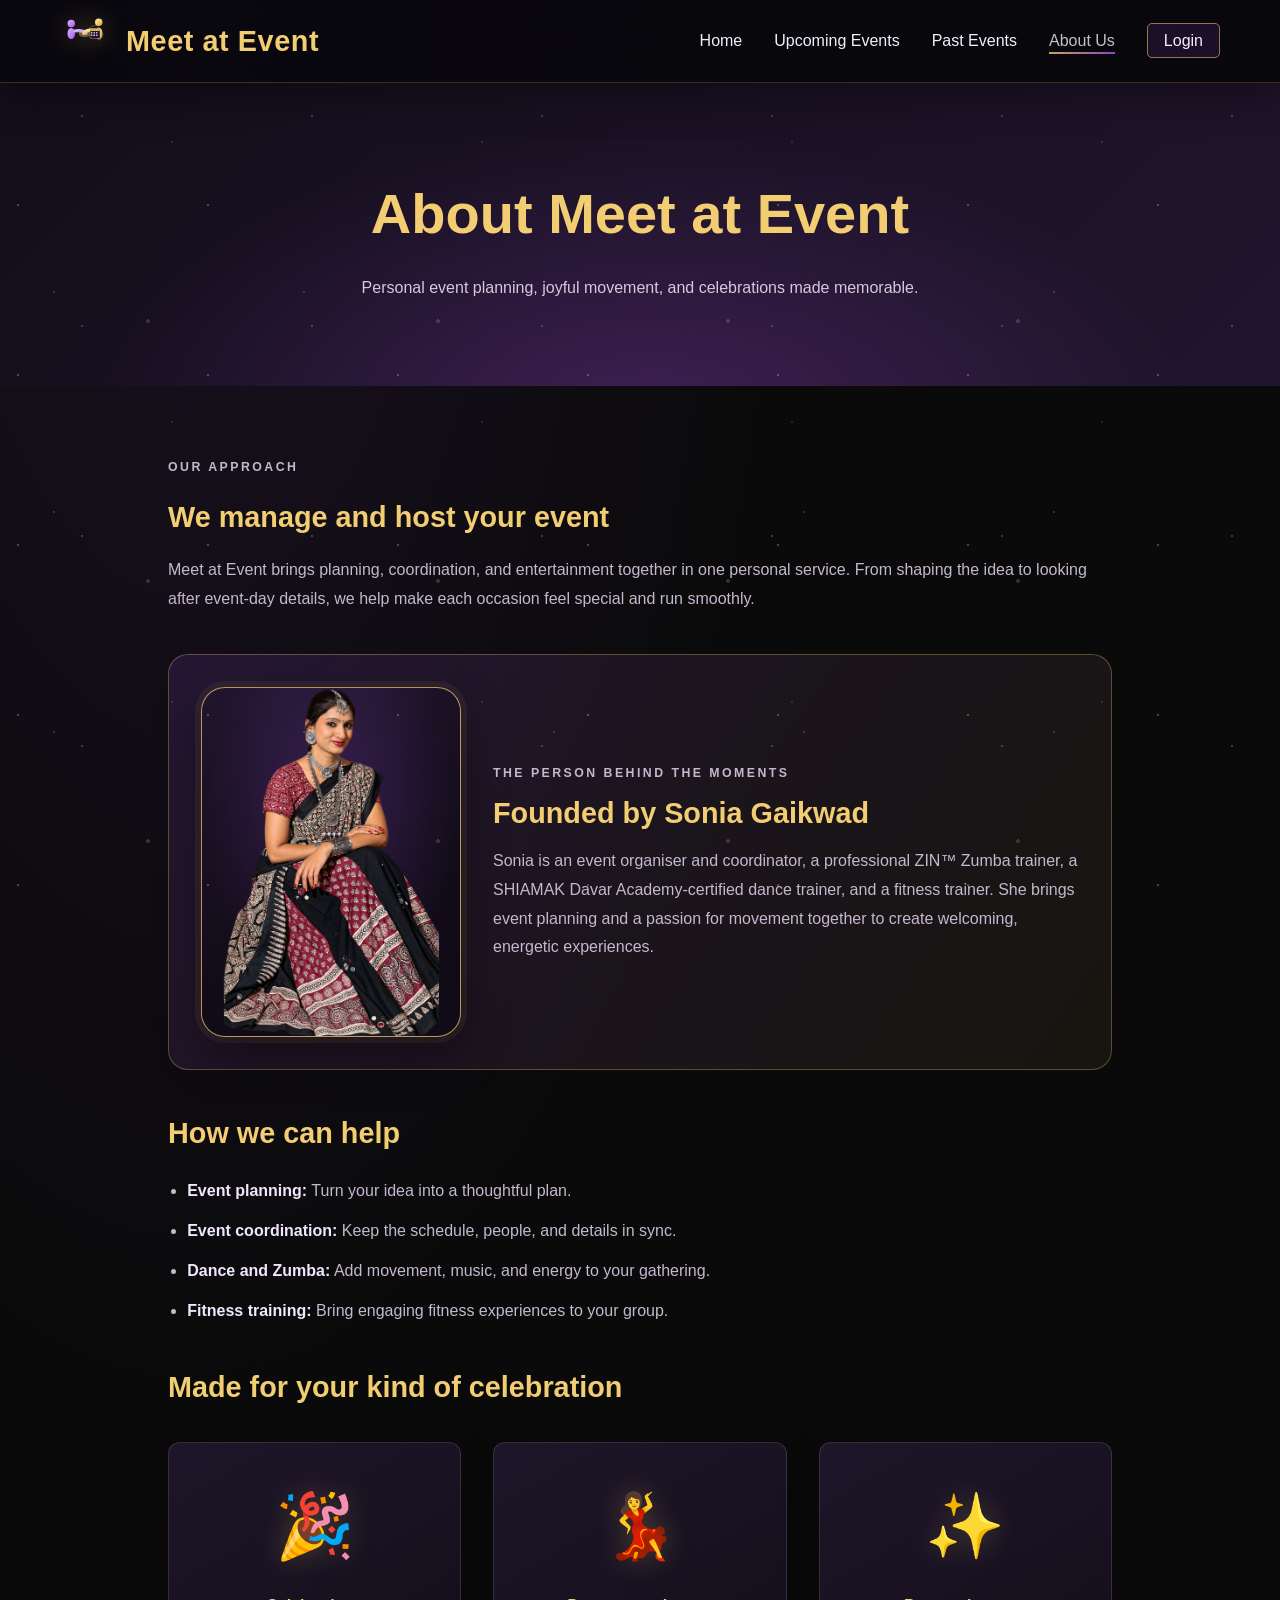
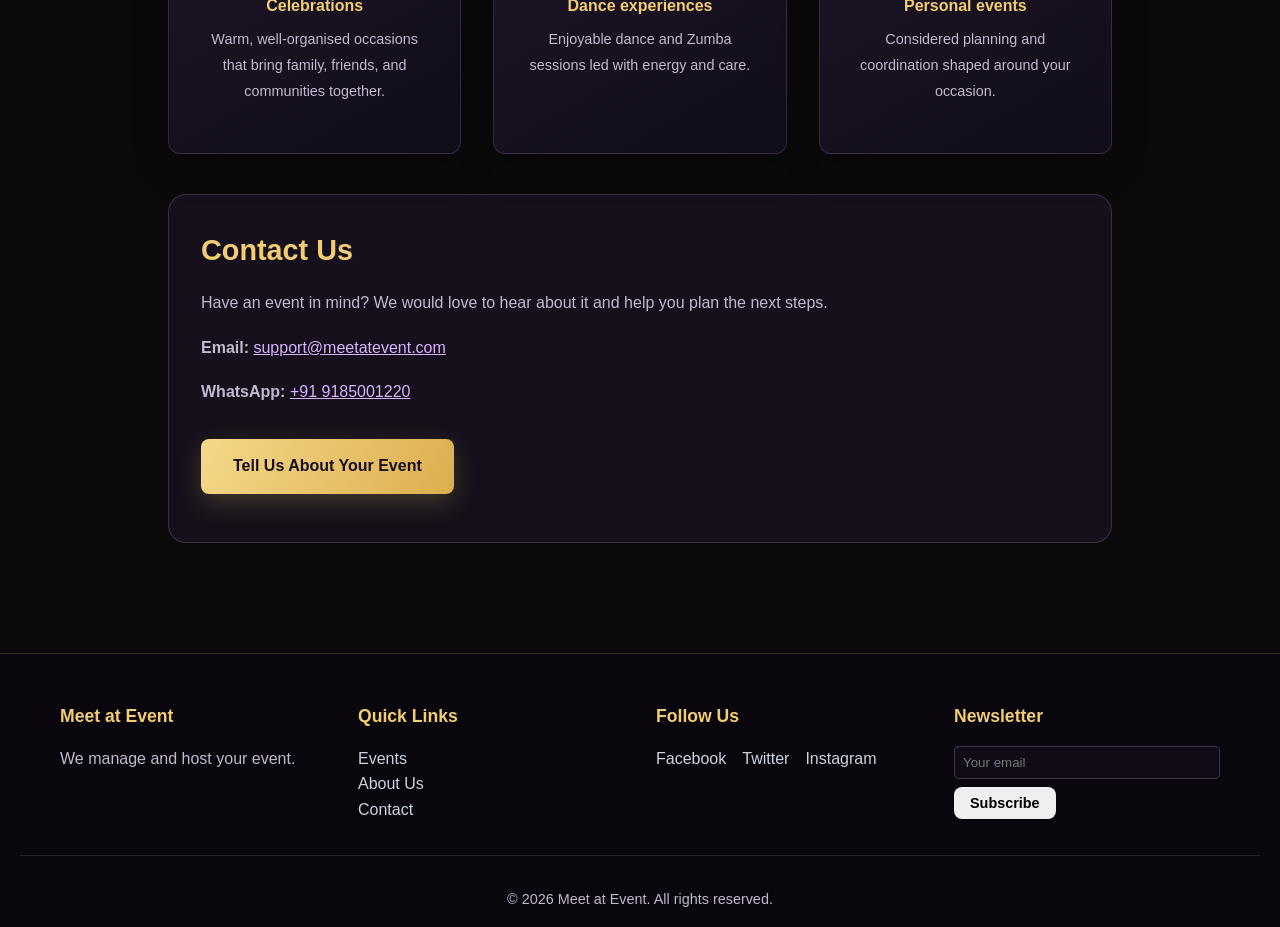
==== pages/aboutus.html @ 13ac1657 "start" ====
<!DOCTYPE html>
<html lang="en">
<head>
    <meta charset="UTF-8">
    <meta name="viewport" content="width=device-width, initial-scale=1.0">
    <meta name="description" content="Meet Sonia Gaikwad, founder of Meet at Event, event organiser, coordinator, Zumba and dance trainer, and fitness trainer.">
    <title>About Us | Meet at Event</title>
    <link rel="icon" type="image/svg+xml" href="../images/favicon.svg">
    <link rel="stylesheet" href="../css/styles.css">
    <link rel="stylesheet" href="../css/responsive.css">
</head>
<body>
    <!-- Navigation Bar -->
    <nav class="navbar">
        <div class="container">
            <div class="nav-brand">
                <img src="../images/logo.svg" alt="Meet at Event Logo" class="logo">
                <h1>Meet at Event</h1>
            </div>
            <ul class="nav-links">
                <li><a href="../index.html">Home</a></li>
                <li><a href="upcomingEvents.html">Upcoming Events</a></li>
                <li><a href="pastEvents.html">Past Events</a></li>
                <li><a href="aboutus.html" class="active">About Us</a></li>
                <li><a href="login.html" class="btn-login">Login</a></li>
            </ul>
            <div class="hamburger">
                <span></span>
                <span></span>
                <span></span>
            </div>
        </div>
    </nav>

    <!-- About Hero Section -->
    <section class="about-hero">
        <div class="container">
            <h2>About Meet at Event</h2>
            <p>Personal event planning, joyful movement, and celebrations made memorable.</p>
        </div>
    </section>

    <!-- About Content -->
    <section class="about-content">
        <div class="about-section">
            <p class="section-eyebrow">OUR APPROACH</p>
            <h3>We manage and host your event</h3>
            <p>
                Meet at Event brings planning, coordination, and entertainment together in one personal service.
                From shaping the idea to looking after event-day details, we help make each occasion feel special
                and run smoothly.
            </p>
        </div>

        <div class="about-section founder-section" id="founder">
            <img
                class="founder-photo"
                src="../images/Sonia.png"
                alt="Sonia Gaikwad, founder of Meet at Event"
                width="440"
                height="660"
                loading="lazy"
            >
            <div class="founder-copy">
                <p class="section-eyebrow">THE PERSON BEHIND THE MOMENTS</p>
                <h3>Founded by Sonia Gaikwad</h3>
                <p>
                    Sonia is an event organiser and coordinator, a professional ZIN™ Zumba trainer,
                    a SHIAMAK Davar Academy-certified dance trainer, and a fitness trainer.
                    She brings event planning and a passion for movement together to create
                    welcoming, energetic experiences.
                </p>
            </div>
        </div>

        <div class="about-section">
            <h3>How we can help</h3>
            <ul class="service-list">
                <li><strong>Event planning:</strong> Turn your idea into a thoughtful plan.</li>
                <li><strong>Event coordination:</strong> Keep the schedule, people, and details in sync.</li>
                <li><strong>Dance and Zumba:</strong> Add movement, music, and energy to your gathering.</li>
                <li><strong>Fitness training:</strong> Bring engaging fitness experiences to your group.</li>
            </ul>
        </div>

        <div class="about-section">
            <h3>Made for your kind of celebration</h3>
            <div class="team-grid service-grid">
                <div class="team-member">
                    <div class="team-member-icon">🎉</div>
                    <h4>Celebrations</h4>
                    <p>Warm, well-organised occasions that bring family, friends, and communities together.</p>
                </div>
                <div class="team-member">
                    <div class="team-member-icon">💃</div>
                    <h4>Dance experiences</h4>
                    <p>Enjoyable dance and Zumba sessions led with energy and care.</p>
                </div>
                <div class="team-member">
                    <div class="team-member-icon">✨</div>
                    <h4>Personal events</h4>
                    <p>Considered planning and coordination shaped around your occasion.</p>
                </div>
            </div>
        </div>

        <div class="about-section contact-section" id="contact">
            <h3>Contact Us</h3>
            <p>
                Have an event in mind? We would love to hear about it and help you plan the next steps.
            </p>
            <p>
                <strong>Email:</strong> <a href="mailto:support@meetatevent.com">support@meetatevent.com</a>
            </p>
            <p>
                <strong>WhatsApp:</strong>
                <a href="https://wa.me/919185001220" target="_blank" rel="noopener noreferrer">+91 9185001220</a>
            </p>
            <p style="margin-top: 2rem;">
                <a href="mailto:support@meetatevent.com" class="btn btn-primary">Tell Us About Your Event</a>
            </p>
        </div>
    </section>

    <!-- Footer -->
    <footer class="footer">
        <div class="container footer-content">
            <div class="footer-section">
                <h4>Meet at Event</h4>
                <p>We manage and host your event.</p>
            </div>
            <div class="footer-section">
                <h4>Quick Links</h4>
                <ul>
                    <li><a href="upcomingEvents.html">Events</a></li>
                    <li><a href="aboutus.html">About Us</a></li>
                    <li><a href="#contact">Contact</a></li>
                </ul>
            </div>
            <div class="footer-section">
                <h4>Follow Us</h4>
                <div class="social-links">
                    <a href="#">Facebook</a>
                    <a href="#">Twitter</a>
                    <a href="#">Instagram</a>
                </div>
            </div>
            <div class="footer-section">
                <h4>Newsletter</h4>
                <input type="email" placeholder="Your email" class="email-input">
                <button class="btn btn-small">Subscribe</button>
            </div>
        </div>
        <div class="footer-bottom">
            <p>&copy; 2026 Meet at Event. All rights reserved.</p>
        </div>
    </footer>

    <script src="../js/script.js"></script>
</body>
</html>
---- css/styles.css ----
/* Global Styles */
* {
    margin: 0;
    padding: 0;
    box-sizing: border-box;
}

:root {
    --primary-color: #d4af37;
    --secondary-color: #f4e4c1;
    --accent-color: #b8860b;
    --dark-bg: #0a0a0a;
    --dark-bg-secondary: #1a1a1a;
    --dark-card-bg: #2d2d2d;
    --light-bg: #1f1f1f;
    --text-dark: #e0e0e0;
    --text-light: #b0b0b0;
    --border-color: #3a3a3a;
    --shadow: 0 10px 30px rgba(0, 0, 0, 0.5);
    --shadow-lg: 0 20px 50px rgba(0, 0, 0, 0.7);
}

body {
    font-family: 'Segoe UI', Tahoma, Geneva, Verdana, sans-serif;
    line-height: 1.6;
    color: var(--text-dark);
    background-color: var(--dark-bg);
}

.container {
    max-width: 1200px;
    margin: 0 auto;
    padding: 0 20px;
}

/* Navigation Bar */
.navbar {
    background: linear-gradient(135deg, #1a1a1a, #2d2d2d);
    color: white;
    padding: 1rem 0;
    position: sticky;
    top: 0;
    z-index: 1000;
    box-shadow: var(--shadow);
    border-bottom: 1px solid var(--border-color);
}

.navbar .container {
    display: flex;
    justify-content: space-between;
    align-items: center;
}

.nav-brand {
    display: flex;
    align-items: center;
    gap: 0.5rem;
}

.nav-brand h1 {
    font-size: 1.8rem;
    font-weight: bold;
}

.logo {
    height: 50px;
    width: 50px;
    margin-right: 0.5rem;
    display: inline-block;
    animation: logoFloat 6s ease-in-out infinite;
}

.nav-links {
    display: flex;
    list-style: none;
    gap: 2rem;
    align-items: center;
}

.nav-links a {
    color: white;
    text-decoration: none;
    font-weight: 500;
    transition: all 0.3s ease;
    position: relative;
}

.nav-links a:hover,
.nav-links a.active {
    opacity: 0.8;
    transform: translateY(-2px);
}

.nav-links a::after {
    content: '';
    position: absolute;
    bottom: -5px;
    left: 0;
    width: 0;
    height: 2px;
    background: white;
    transition: width 0.3s ease;
}

.nav-links a:hover::after,
.nav-links a.active::after {
    width: 100%;
}

.btn-login {
    background: rgba(255, 255, 255, 0.2);
    padding: 0.5rem 1rem;
    border-radius: 5px;
    border: 1px solid white;
    transition: all 0.3s ease;
}

.btn-login:hover {
    background: white;
    color: var(--primary-color);
}

.hamburger {
    display: none;
    flex-direction: column;
    cursor: pointer;
}

.hamburger span {
    width: 25px;
    height: 3px;
    background: white;
    margin: 5px 0;
    transition: all 0.3s ease;
}

/* Hero Section */
.hero {
    background: linear-gradient(135deg, #1a1a1a, #2d2d2d);
    color: white;
    padding: 100px 20px;
    text-align: center;
    position: relative;
    overflow: hidden;
    display: flex;
    align-items: center;
    justify-content: center;
    gap: 50px;
    min-height: 600px;
}

.hero::before {
    content: '';
    position: absolute;
    top: 0;
    left: 0;
    right: 0;
    bottom: 0;
    background: url('data:image/svg+xml,<svg xmlns="http://www.w3.org/2000/svg" viewBox="0 0 100 100"><circle cx="20" cy="20" r="1" fill="white" opacity="0.1"/><circle cx="80" cy="80" r="1" fill="white" opacity="0.1"/></svg>');
    opacity: 0.1;
}

.hero-content {
    position: relative;
    z-index: 2;
    flex: 1;
}

.hero-title {
    font-size: 3.5rem;
    font-weight: bold;
    margin-bottom: 1rem;
    animation: slideInDown 0.8s ease;
}

.hero-subtitle {
    font-size: 1.3rem;
    margin-bottom: 2rem;
    opacity: 0.95;
    animation: slideInUp 0.8s ease 0.2s both;
}

.hero-buttons {
    display: flex;
    gap: 1rem;
    justify-content: center;
    animation: slideInUp 0.8s ease 0.4s both;
}

.hero-animation {
    flex: 1;
    position: relative;
    height: 400px;
    display: flex;
    align-items: center;
    justify-content: center;
}

.floating-card {
    position: absolute;
    background: rgba(255, 255, 255, 0.1);
    backdrop-filter: blur(10px);
    border: 1px solid rgba(255, 255, 255, 0.2);
    padding: 1.5rem;
    border-radius: 15px;
    color: white;
    font-weight: bold;
    font-size: 1.1rem;
    animation: float 6s ease-in-out infinite;
}

.card-1 {
    top: 20%;
    left: 10%;
    animation-delay: 0s;
}

.card-2 {
    top: 50%;
    right: 15%;
    animation-delay: 1s;
}

.card-3 {
    bottom: 20%;
    left: 50%;
    animation-delay: 2s;
}

/* Buttons */
.btn {
    display: inline-block;
    padding: 0.8rem 2rem;
    border-radius: 8px;
    text-decoration: none;
    font-weight: 600;
    transition: all 0.3s ease;
    border: none;
    cursor: pointer;
    font-size: 1rem;
}

.btn-primary {
    background: linear-gradient(135deg, var(--accent-color), #0891b2);
    color: white;
    box-shadow: 0 5px 15px rgba(20, 184, 166, 0.3);
}

.btn-primary:hover {
    transform: translateY(-3px);
    box-shadow: 0 10px 25px rgba(20, 184, 166, 0.4);
}

.btn-secondary {
    background: transparent;
    color: white;
    border: 2px solid white;
}

.btn-secondary:hover {
    background: white;
    color: var(--primary-color);
    transform: translateY(-3px);
}

.btn-large {
    padding: 1rem 3rem;
    font-size: 1.1rem;
}

.btn-small {
    padding: 0.5rem 1rem;
    font-size: 0.9rem;
}

/* Features Section */
.features {
    padding: 80px 20px;
    background: linear-gradient(180deg, var(--dark-bg), var(--dark-bg-secondary));
}

.section-title {
    text-align: center;
    font-size: 2.5rem;
    margin-bottom: 3rem;
    color: var(--primary-color);
}

.features-grid {
    display: grid;
    grid-template-columns: repeat(auto-fit, minmax(300px, 1fr));
    gap: 2rem;
}

.feature-card {
    background: var(--dark-card-bg);
    padding: 2rem;
    border-radius: 12px;
    text-align: center;
    box-shadow: var(--shadow);
    transition: all 0.3s ease;
    animation: fadeInUp 0.6s ease;
    border: 1px solid var(--border-color);
}

.feature-card:hover {
    transform: translateY(-10px);
    box-shadow: var(--shadow-lg);
}

.feature-icon {
    font-size: 3rem;
    margin-bottom: 1rem;
}

.feature-card h3 {
    font-size: 1.3rem;
    margin-bottom: 0.5rem;
    color: var(--primary-color);
}

.feature-card p {
    color: var(--text-light);
    line-height: 1.8;
}

/* Stats Section */
.stats {
    background: linear-gradient(135deg, #1a1a1a, #2d2d2d);
    color: white;
    padding: 80px 20px;
}

.stats .container {
    display: grid;
    grid-template-columns: repeat(auto-fit, minmax(200px, 1fr));
    gap: 2rem;
}

.stat-box {
    text-align: center;
    padding: 2rem;
}

.stat-number {
    font-size: 3rem;
    font-weight: bold;
    margin-bottom: 0.5rem;
    animation: countUp 2s ease-out;
}

.stat-box p {
    font-size: 1.1rem;
    opacity: 0.9;
}

/* CTA Section */
.cta {
    background: linear-gradient(135deg, #1a1a1a, #2d2d2d);
    color: white;
    padding: 60px 20px;
    text-align: center;
}

.cta h2 {
    font-size: 2.2rem;
    margin-bottom: 1rem;
}

.cta p {
    font-size: 1.1rem;
    margin-bottom: 2rem;
    opacity: 0.9;
}

/* Footer */
.footer {
    background: linear-gradient(135deg, #1a202c, #2d3748);
    color: #cbd5e0;
    padding: 3rem 20px 1rem;
}

.footer-content {
    display: grid;
    grid-template-columns: repeat(auto-fit, minmax(250px, 1fr));
    gap: 2rem;
    margin-bottom: 2rem;
}

.footer-section h4 {
    color: white;
    margin-bottom: 1rem;
    font-size: 1.1rem;
}

.footer-section ul {
    list-style: none;
}

.footer-section a {
    color: #cbd5e0;
    text-decoration: none;
    transition: color 0.3s ease;
}

.footer-section a:hover {
    color: var(--accent-color);
}

.social-links {
    display: flex;
    gap: 1rem;
}

.email-input {
    width: 100%;
    padding: 0.5rem;
    border: 1px solid var(--border-color);
    border-radius: 5px;
    margin-bottom: 0.5rem;
    background-color: #1a1a1a;
    color: var(--text-dark);
}

.footer-bottom {
    text-align: center;
    padding-top: 2rem;
    border-top: 1px solid rgba(255, 255, 255, 0.1);
    font-size: 0.9rem;
}

/* Animations */
@keyframes slideInDown {
    from {
        opacity: 0;
        transform: translateY(-30px);
    }
    to {
        opacity: 1;
        transform: translateY(0);
    }
}

@keyframes slideInUp {
    from {
        opacity: 0;
        transform: translateY(30px);
    }
    to {
        opacity: 1;
        transform: translateY(0);
    }
}

@keyframes fadeInUp {
    from {
        opacity: 0;
        transform: translateY(20px);
    }
    to {
        opacity: 1;
        transform: translateY(0);
    }
}

@keyframes float {
    0%, 100% {
        transform: translateY(0px);
    }
    50% {
        transform: translateY(-20px);
    }
}

@keyframes countUp {
    from {
        opacity: 0;
        transform: scale(0.8);
    }
    to {
        opacity: 1;
        transform: scale(1);
    }
}

@keyframes logoFloat {
    0%, 100% {
        transform: translateY(0px);
    }
    50% {
        transform: translateY(-5px);
    }
}

/* Page Specific Styles */
.event-card {
    background: var(--dark-card-bg);
    border-radius: 12px;
    overflow: hidden;
    box-shadow: var(--shadow);
    transition: all 0.3s ease;
    animation: fadeInUp 0.6s ease;
    border: 1px solid var(--border-color);
}

.event-card:hover {
    transform: translateY(-8px);
    box-shadow: var(--shadow-lg);
}

.event-image {
    width: 100%;
    height: 200px;
    background: linear-gradient(135deg, var(--primary-color), var(--secondary-color));
    display: flex;
    align-items: center;
    justify-content: center;
    font-size: 3rem;
    color: white;
}

.event-image-img {
    width: 100%;
    height: 200px;
    object-fit: cover;
    display: block;
}

.event-content {
    padding: 1.5rem;
}

.event-content h3 {
    color: var(--primary-color);
    margin-bottom: 0.5rem;
}

.event-date {
    color: var(--text-light);
    font-size: 0.9rem;
    margin-bottom: 1rem;
}

.event-description {
    color: var(--text-light);
    line-height: 1.6;
    margin-bottom: 1rem;
}

.btn-event {
    background: linear-gradient(135deg, var(--primary-color), var(--secondary-color));
    color: white;
    padding: 0.6rem 1.2rem;
    border-radius: 5px;
    text-decoration: none;
    font-size: 0.9rem;
    display: inline-block;
    transition: all 0.3s ease;
}

.btn-event:hover {
    transform: translateX(5px);
}

.filter-btn {
    transition: all 0.3s ease;
}

.filter-btn.active {
    background: var(--primary-color) !important;
    color: var(--dark-bg) !important;
}

/* Login Form */
.login-container {
    display: flex;
    align-items: center;
    justify-content: center;
    min-height: calc(100vh - 200px);
    padding: 2rem;
    background: var(--dark-bg);
}

.login-form {
    background: var(--dark-card-bg);
    padding: 3rem;
    border-radius: 12px;
    box-shadow: var(--shadow-lg);
    width: 100%;
    max-width: 400px;
    animation: slideInUp 0.6s ease;
    border: 1px solid var(--border-color);
}

.login-form h2 {
    text-align: center;
    color: var(--primary-color);
    margin-bottom: 2rem;
}

.form-group {
    margin-bottom: 1.5rem;
}

.form-group label {
    display: block;
    margin-bottom: 0.5rem;
    color: var(--text-dark);
    font-weight: 500;
}

.form-group input {
    width: 100%;
    padding: 0.8rem;
    border: 1px solid var(--border-color);
    border-radius: 5px;
    font-size: 1rem;
    transition: all 0.3s ease;
    background-color: #1a1a1a;
    color: var(--text-dark);
}

.form-group input:focus {
    outline: none;
    border-color: var(--primary-color);
    box-shadow: 0 0 0 3px rgba(212, 175, 55, 0.1);
}

.form-group textarea {
    width: 100%;
    padding: 0.8rem;
    border: 1px solid var(--border-color);
    border-radius: 5px;
    font-size: 1rem;
    min-height: 150px;
    resize: vertical;
    transition: all 0.3s ease;
    background-color: #1a1a1a;
    color: var(--text-dark);
}

.form-group textarea:focus {
    outline: none;
    border-color: var(--primary-color);
    box-shadow: 0 0 0 3px rgba(212, 175, 55, 0.1);
}

.checkbox-group {
    display: flex;
    align-items: center;
    gap: 0.5rem;
}

.checkbox-group input[type="checkbox"] {
    width: auto;
}

.login-form .btn {
    width: 100%;
    text-align: center;
}

.login-form p {
    text-align: center;
    color: var(--text-light);
    margin-top: 1rem;
}

.login-form a {
    color: var(--primary-color);
    text-decoration: none;
    font-weight: 600;
}

/* About Us Page */
.about-hero {
    background: linear-gradient(135deg, #1a1a1a, #2d2d2d);
    color: white;
    padding: 60px 20px;
    text-align: center;
}

.about-hero h2 {
    font-size: 2.5rem;
    margin-bottom: 1rem;
}

.about-content {
    padding: 60px 20px;
    max-width: 900px;
    margin: 0 auto;
    background: var(--dark-bg);
}

.about-section {
    margin-bottom: 3rem;
}

.about-section h3 {
    color: var(--primary-color);
    font-size: 1.8rem;
    margin-bottom: 1rem;
}

.about-section p {
    color: var(--text-light);
    line-height: 1.8;
    margin-bottom: 1rem;
}

.team-grid {
    display: grid;
    grid-template-columns: repeat(auto-fit, minmax(250px, 1fr));
    gap: 2rem;
    margin-top: 2rem;
}

.team-member {
    text-align: center;
    padding: 2rem;
    background: var(--dark-card-bg);
    border-radius: 12px;
    border: 1px solid var(--border-color);
}

.team-member-icon {
    font-size: 4rem;
    margin-bottom: 1rem;
}

.team-member h4 {
    color: var(--primary-color);
    margin-bottom: 0.5rem;
}

.team-member p {
    color: var(--text-light);
    font-size: 0.9rem;
}

/* Meet at Event visual theme */
:root {
    --primary-color: #f3cd72;
    --secondary-color: #d8b4fe;
    --accent-color: #a855f7;
    --dark-bg: #09070d;
    --dark-bg-secondary: #120d1a;
    --dark-card-bg: #191321;
    --light-bg: #21182c;
    --text-dark: #fffaf0;
    --text-light: #c4b8ce;
    --border-color: rgba(243, 205, 114, 0.2);
    --shadow: 0 16px 38px rgba(0, 0, 0, 0.32);
    --shadow-lg: 0 24px 55px rgba(0, 0, 0, 0.48);
}

html {
    scroll-behavior: smooth;
}

body {
    position: relative;
    min-height: 100vh;
    color: var(--text-dark);
    background:
        radial-gradient(ellipse at 15% 0%, rgba(104, 50, 150, 0.16), transparent 38rem),
        var(--dark-bg);
}

body::before,
body::after {
    position: fixed;
    inset: 0;
    z-index: 4;
    content: "";
    pointer-events: none;
    background-repeat: repeat;
    mix-blend-mode: screen;
}

body::before {
    opacity: 0.28;
    background-image:
        radial-gradient(1px 1px at 18px 35px, rgba(255, 231, 168, 0.95) 98%, transparent),
        radial-gradient(1px 1px at 82px 116px, rgba(216, 180, 254, 0.9) 98%, transparent),
        radial-gradient(2px 2px at 148px 61px, rgba(243, 205, 114, 0.7) 98%, transparent);
    background-size: 190px 170px, 230px 210px, 290px 260px;
    animation: sparkle-drift 28s linear infinite, sparkle-glow 4s ease-in-out infinite alternate;
}

body::after {
    opacity: 0.17;
    background-image:
        radial-gradient(1px 1px at 54px 72px, rgba(255, 255, 255, 0.9) 98%, transparent),
        radial-gradient(1px 1px at 172px 142px, rgba(243, 205, 114, 0.8) 98%, transparent);
    background-size: 250px 220px, 310px 280px;
    animation: sparkle-drift 38s linear infinite reverse;
}

.navbar {
    background: rgba(9, 7, 13, 0.88);
    border-bottom: 1px solid var(--border-color);
    backdrop-filter: blur(18px);
}

.nav-brand h1 {
    color: var(--primary-color);
    letter-spacing: 0.02em;
}

.logo {
    filter: drop-shadow(0 0 12px rgba(243, 205, 114, 0.35));
}

.nav-links a {
    color: #f5edf9;
}

.nav-links a::after {
    background: linear-gradient(90deg, var(--primary-color), var(--accent-color));
}

.btn-login {
    border-color: rgba(243, 205, 114, 0.55);
    background: rgba(168, 85, 247, 0.12);
}

.btn-login:hover {
    color: #160d20;
    background: var(--primary-color);
}

.hero {
    min-height: 650px;
    padding: 90px max(24px, calc((100vw - 1200px) / 2));
    text-align: left;
    background:
        radial-gradient(ellipse at 77% 45%, rgba(118, 57, 159, 0.29), transparent 31rem),
        linear-gradient(120deg, #0b0810 8%, #171020 58%, #21132e 100%);
}

.hero::before {
    opacity: 0.25;
}

.hero-content {
    flex: 1 1 600px;
    max-width: 650px;
}

.hero-title {
    max-width: 680px;
    font-size: clamp(3rem, 5.5vw, 5rem);
    line-height: 1.06;
    letter-spacing: -0.045em;
    color: #fff9ed;
    text-wrap: balance;
}

.hero-title::first-line {
    color: var(--primary-color);
}

.hero-subtitle {
    max-width: 560px;
    color: #d1c4d9;
    line-height: 1.8;
}

.hero-buttons {
    justify-content: flex-start;
}

.hero-animation {
    flex: 0 1 390px;
    height: auto;
    min-width: 280px;
    padding: 18px;
}

.hero-art {
    display: block;
    width: min(100%, 335px);
    margin: 0 auto;
    padding: 8px;
    overflow: hidden;
    border: 1px solid rgba(243, 205, 114, 0.68);
    border-radius: 24px;
    background: linear-gradient(145deg, rgba(243, 205, 114, 0.24), rgba(168, 85, 247, 0.36));
    box-shadow: 0 0 0 8px rgba(168, 85, 247, 0.07), 0 20px 70px rgba(168, 85, 247, 0.3);
    transition: transform 250ms ease, box-shadow 250ms ease;
}

.hero-art:hover {
    transform: translateY(-6px) rotate(1deg);
    box-shadow: 0 0 0 10px rgba(168, 85, 247, 0.1), 0 26px 80px rgba(168, 85, 247, 0.4);
}

.hero-art img {
    display: block;
    width: 100%;
    max-height: 430px;
    object-fit: cover;
    border-radius: 17px;
}

.hero-art-caption {
    display: grid;
    gap: 2px;
    padding: 14px 10px 8px;
    text-align: center;
}

.hero-art-caption span {
    color: var(--text-light);
    font-size: 0.76rem;
    letter-spacing: 0.15em;
    text-transform: uppercase;
}

.hero-art-caption strong {
    color: var(--primary-color);
    font-size: 1.1rem;
}

.btn-primary,
.btn-event {
    color: #170e1e;
    background: linear-gradient(115deg, #f4d889, #dcae4e);
    box-shadow: 0 9px 26px rgba(243, 205, 114, 0.2);
}

.btn-primary:hover,
.btn-event:hover {
    color: #130c18;
    box-shadow: 0 12px 32px rgba(243, 205, 114, 0.35);
}

.btn-secondary {
    border-color: rgba(216, 180, 254, 0.8);
    color: #f2e6ff;
}

.btn-secondary:hover {
    border-color: var(--secondary-color);
    color: #160d20;
    background: var(--secondary-color);
}

.features {
    position: relative;
    background: linear-gradient(180deg, #100b16, #0c0910);
}

.section-eyebrow {
    margin-bottom: 0.65rem;
    color: var(--secondary-color);
    font-size: 0.77rem;
    font-weight: 700;
    letter-spacing: 0.2em;
    text-align: center;
}

.section-title {
    max-width: 760px;
    margin: 0 auto 3rem;
    color: var(--primary-color);
    line-height: 1.2;
    text-wrap: balance;
}

.feature-card,
.event-card,
.team-member,
.login-form {
    border-color: rgba(216, 180, 254, 0.16);
    background: linear-gradient(150deg, rgba(31, 23, 42, 0.96), rgba(18, 13, 26, 0.96));
    box-shadow: 0 14px 36px rgba(0, 0, 0, 0.22);
}

.feature-card:hover,
.event-card:hover,
.team-member:hover {
    border-color: rgba(243, 205, 114, 0.48);
    box-shadow: 0 20px 48px rgba(107, 52, 147, 0.22);
}

.feature-icon,
.team-member-icon {
    filter: drop-shadow(0 0 14px rgba(243, 205, 114, 0.24));
}

.feature-card h3,
.event-content h3,
.team-member h4 {
    color: var(--primary-color);
}

.stats {
    background:
        radial-gradient(ellipse at 50% 0%, rgba(118, 57, 159, 0.28), transparent 50%),
        #100b16;
}

.stat-number {
    color: var(--primary-color);
    font-size: clamp(1.5rem, 2.4vw, 2.2rem);
    text-shadow: 0 0 24px rgba(243, 205, 114, 0.22);
}

.cta,
.about-hero {
    background:
        radial-gradient(ellipse at 50% 110%, rgba(128, 58, 170, 0.34), transparent 60%),
        linear-gradient(135deg, #130e1b, #21152d);
}

.cta h2,
.about-hero h2 {
    color: var(--primary-color);
}

.cta p,
.about-hero p {
    color: #d5c9dd;
}

.footer {
    border-top: 1px solid var(--border-color);
    background: #09070d;
    color: var(--text-light);
}

.footer-section h4 {
    color: var(--primary-color);
}

.footer-section a:hover,
.login-form a,
.contact-section a:not(.btn) {
    color: var(--secondary-color);
}

.email-input,
.form-group input,
.form-group textarea {
    border-color: rgba(216, 180, 254, 0.24);
    background: #100b16;
}

.filter-btn {
    border-color: var(--primary-color) !important;
    color: var(--primary-color) !important;
}

.filter-btn.active {
    border-color: var(--primary-color) !important;
    background: var(--primary-color) !important;
    color: #160d20 !important;
}

.about-hero {
    padding: 86px 20px;
}

.about-hero h2 {
    font-size: clamp(2.3rem, 5vw, 3.5rem);
}

.about-content {
    max-width: 1000px;
    padding: 70px 28px;
    background: transparent;
}

.about-section {
    margin-bottom: 2.5rem;
}

.about-section h3 {
    color: var(--primary-color);
}

.about-section .section-eyebrow {
    text-align: left;
}

.founder-section {
    display: flex;
    align-items: center;
    gap: 2rem;
    padding: 2rem;
    border: 1px solid rgba(243, 205, 114, 0.3);
    border-radius: 20px;
    background: linear-gradient(125deg, rgba(168, 85, 247, 0.13), rgba(243, 205, 114, 0.06));
}

.founder-photo {
    display: block;
    flex: 0 0 260px;
    width: 260px;
    height: 350px;
    object-fit: contain;
    object-position: center bottom;
    border: 1px solid rgba(243, 205, 114, 0.72);
    border-radius: 24px;
    background:
        radial-gradient(ellipse at 50% 35%, rgba(168, 85, 247, 0.22), transparent 68%),
        linear-gradient(155deg, #21152d, #100b16 72%);
    box-shadow: 0 0 0 6px rgba(243, 205, 114, 0.06), 0 20px 46px rgba(0, 0, 0, 0.38);
    transition: transform 250ms ease, box-shadow 250ms ease;
}

.founder-photo:hover {
    transform: translateY(-4px);
    box-shadow: 0 0 0 7px rgba(243, 205, 114, 0.1), 0 25px 52px rgba(93, 47, 128, 0.34);
}

.founder-copy h3 {
    margin-bottom: 0.7rem;
}

.founder-copy .section-eyebrow {
    margin-bottom: 0.35rem;
}

.founder-copy p:last-child {
    margin-bottom: 0;
}

.service-list {
    display: grid;
    gap: 0.8rem;
    margin: 1.3rem 0 0 1.2rem;
    color: var(--text-light);
    line-height: 1.7;
}

.service-list strong {
    color: #f2e6ff;
}

.service-grid {
    grid-template-columns: repeat(auto-fit, minmax(220px, 1fr));
}

.contact-section {
    padding: 2rem;
    border: 1px solid rgba(216, 180, 254, 0.2);
    border-radius: 18px;
    background: rgba(25, 19, 33, 0.78);
}

.contact-section .btn {
    color: #170e1e;
}

.scroll-top-btn {
    border: 1px solid rgba(243, 205, 114, 0.6) !important;
    background: linear-gradient(135deg, #f3cd72, #a855f7) !important;
    color: #140d1b !important;
}

@keyframes sparkle-drift {
    from {
        background-position: 0 0, 0 0, 0 0;
    }
    to {
        background-position: 190px 170px, -230px 210px, 290px -260px;
    }
}

@keyframes sparkle-glow {
    from {
        opacity: 0.17;
    }
    to {
        opacity: 0.34;
    }
}

@media (max-width: 768px) {
    .hero {
        padding: 68px 24px;
        text-align: center;
    }

    .hero-title {
        font-size: clamp(2.35rem, 9vw, 3.4rem);
    }

    .hero-subtitle {
        margin-right: auto;
        margin-left: auto;
    }

    .hero-buttons {
        justify-content: center;
    }

    .hero-animation {
        width: 100%;
        min-width: 0;
        margin-top: 0.5rem;
        padding: 8px;
    }

    .hero-art {
        width: min(78vw, 300px);
    }

    .founder-section {
        flex-direction: column;
        align-items: flex-start;
        gap: 1.2rem;
        padding: 1.5rem;
    }

    .founder-photo {
        flex: none;
        width: min(100%, 280px);
        height: 360px;
        align-self: center;
    }

    .about-section .section-eyebrow {
        text-align: left;
    }
}

@media (prefers-reduced-motion: reduce) {
    body::before,
    body::after {
        animation: none;
    }

    .hero-art,
    .founder-photo,
    .btn,
    .feature-card,
    .event-card,
    .team-member {
        transition: none;
    }
}
---- css/responsive.css ----
/* Mobile Navigation */
@media (max-width: 768px) {
    .hamburger {
        display: flex;
    }

    .nav-brand {
        gap: 0.3rem;
    }

    .nav-brand h1 {
        font-size: 1.2rem;
    }

    .logo {
        height: 40px;
        width: 40px;
    }

    .nav-links {
        position: fixed;
        left: 0;
        top: 60px;
        flex-direction: column;
        background: linear-gradient(135deg, #21152d, #100b16);
        width: 100%;
        text-align: center;
        transform: translateX(-100%);
        gap: 0;
        transition: transform 0.3s ease;
        max-height: calc(100vh - 60px);
        overflow-y: auto;
    }

    .nav-links.active {
        transform: translateX(0);
    }

    .nav-links li {
        padding: 1rem;
        border-bottom: 1px solid rgba(255, 255, 255, 0.1);
    }

    .hamburger.active span:nth-child(1) {
        transform: rotate(45deg) translateY(10px);
    }

    .hamburger.active span:nth-child(2) {
        opacity: 0;
    }

    .hamburger.active span:nth-child(3) {
        transform: rotate(-45deg) translateY(-10px);
    }

    /* Hero Section */
    .hero {
        padding: 60px 20px;
        flex-direction: column;
        text-align: center;
        min-height: auto;
    }

    .hero-title {
        font-size: 2rem;
    }

    .hero-subtitle {
        font-size: 1rem;
    }

    .hero-buttons {
        flex-direction: column;
        gap: 0.8rem;
    }

    .btn {
        width: 100%;
    }

    .hero-animation {
        height: 250px;
        margin-top: 2rem;
    }

    .floating-card {
        padding: 1rem;
        font-size: 0.9rem;
    }

    /* Features Section */
    .features-grid {
        grid-template-columns: 1fr;
        gap: 1rem;
    }

    .section-title {
        font-size: 1.8rem;
    }

    /* Stats Section */
    .stats .container {
        grid-template-columns: repeat(2, 1fr);
    }

    .stat-number {
        font-size: 2rem;
    }

    /* CTA Section */
    .cta h2 {
        font-size: 1.5rem;
    }

    /* Footer */
    .footer-content {
        grid-template-columns: 1fr;
    }

    .email-input {
        max-width: 100%;
    }

    /* Event Cards */
    .events-grid {
        grid-template-columns: 1fr;
    }

    /* Login Form */
    .login-form {
        padding: 2rem;
    }

    /* About Page */
    .about-hero h2 {
        font-size: 1.8rem;
    }

    .team-grid {
        grid-template-columns: 1fr;
    }
}

/* Tablet */
@media (max-width: 1024px) and (min-width: 769px) {
    .nav-links {
        gap: 1rem;
    }

    .hero-title {
        font-size: 2.5rem;
    }

    .features-grid {
        grid-template-columns: repeat(2, 1fr);
    }

    .team-grid {
        grid-template-columns: repeat(2, 1fr);
    }
}

/* Extra Small Screens */
@media (max-width: 480px) {
    .nav-brand h1 {
        font-size: 1.3rem;
    }

    .logo {
        height: 35px;
        width: 35px;
        margin-right: 0.3rem;
    }

    .hero-title {
        font-size: 1.5rem;
    }

    .hero-subtitle {
        font-size: 0.9rem;
    }

    .section-title {
        font-size: 1.5rem;
    }

    .feature-card h3 {
        font-size: 1.1rem;
    }

    .feature-card p {
        font-size: 0.9rem;
    }

    .stat-box {
        padding: 1rem;
    }

    .stat-number {
        font-size: 1.5rem;
    }

    .event-card {
        margin-bottom: 1rem;
    }

    .login-form {
        padding: 1.5rem;
    }

    .btn-primary,
    .btn-secondary {
        padding: 0.6rem 1.2rem;
        font-size: 0.9rem;
    }

    .about-hero h2 {
        font-size: 1.5rem;
    }

    .about-section h3 {
        font-size: 1.3rem;
    }
}

/* Print Styles */
@media print {
    .navbar,
    .footer,
    .cta {
        display: none;
    }

    .features-grid,
    .stats .container {
        grid-template-columns: 1fr;
    }
}

/* High Resolution Displays */
@media (min-width: 1400px) {
    .container {
        max-width: 1400px;
    }

    .hero-title {
        font-size: 4rem;
    }

    .features-grid {
        gap: 2.5rem;
    }
}

/* Touch Device Optimization */
@media (hover: none) and (pointer: coarse) {
    .btn {
        padding: 1rem 2rem;
    }

    .feature-card {
        cursor: pointer;
    }

    .nav-links a {
        padding: 0.5rem;
    }
}

/* Dark Mode Support - Now Default */
body {
    background-color: #0a0a0a;
    color: #e0e0e0;
}

/* Reduced Motion Support */
@media (prefers-reduced-motion: reduce) {
    * {
        animation-duration: 0.01ms !important;
        animation-iteration-count: 1 !important;
        transition-duration: 0.01ms !important;
    }
}

@media (max-width: 768px) {
    .nav-links {
        background: rgba(17, 11, 25, 0.98);
        border-top: 1px solid rgba(243, 205, 114, 0.2);
    }

    .nav-links li {
        border-bottom-color: rgba(216, 180, 254, 0.12);
    }

    .hero-animation {
        height: auto;
    }
}
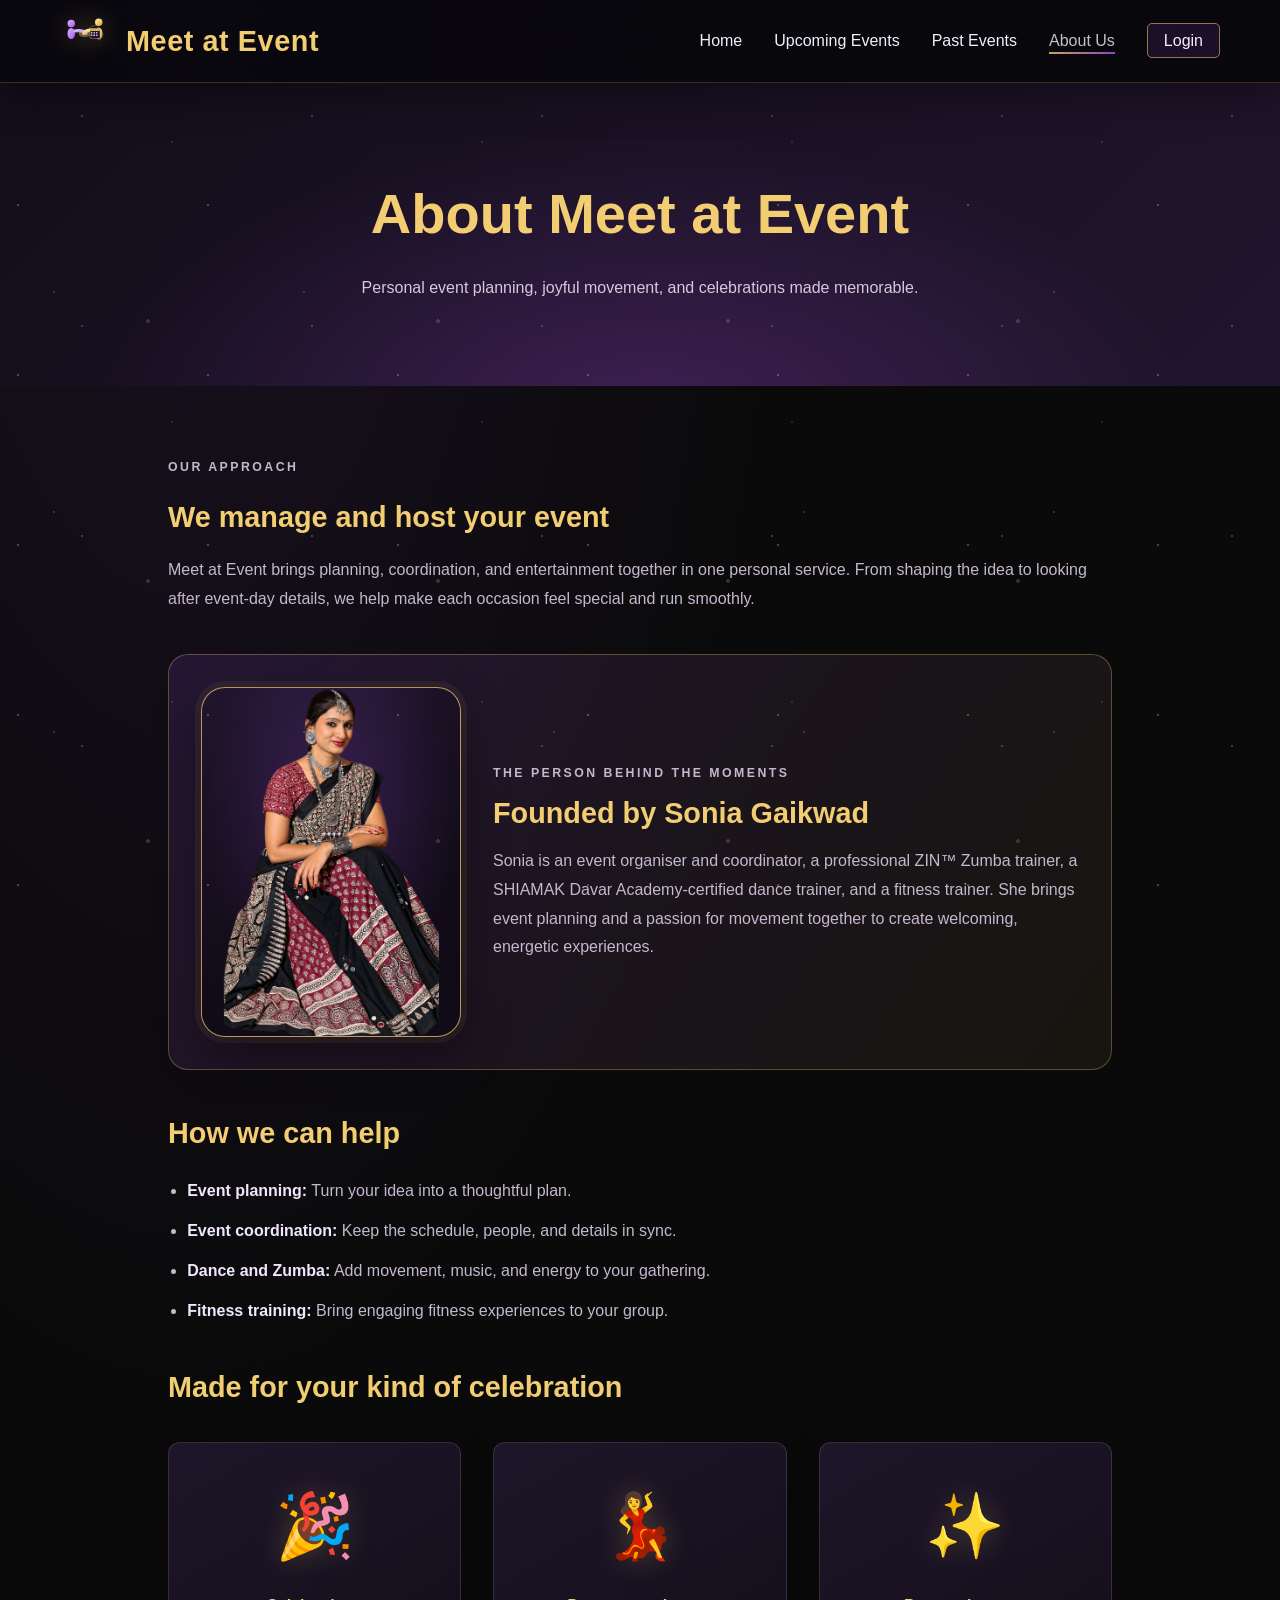
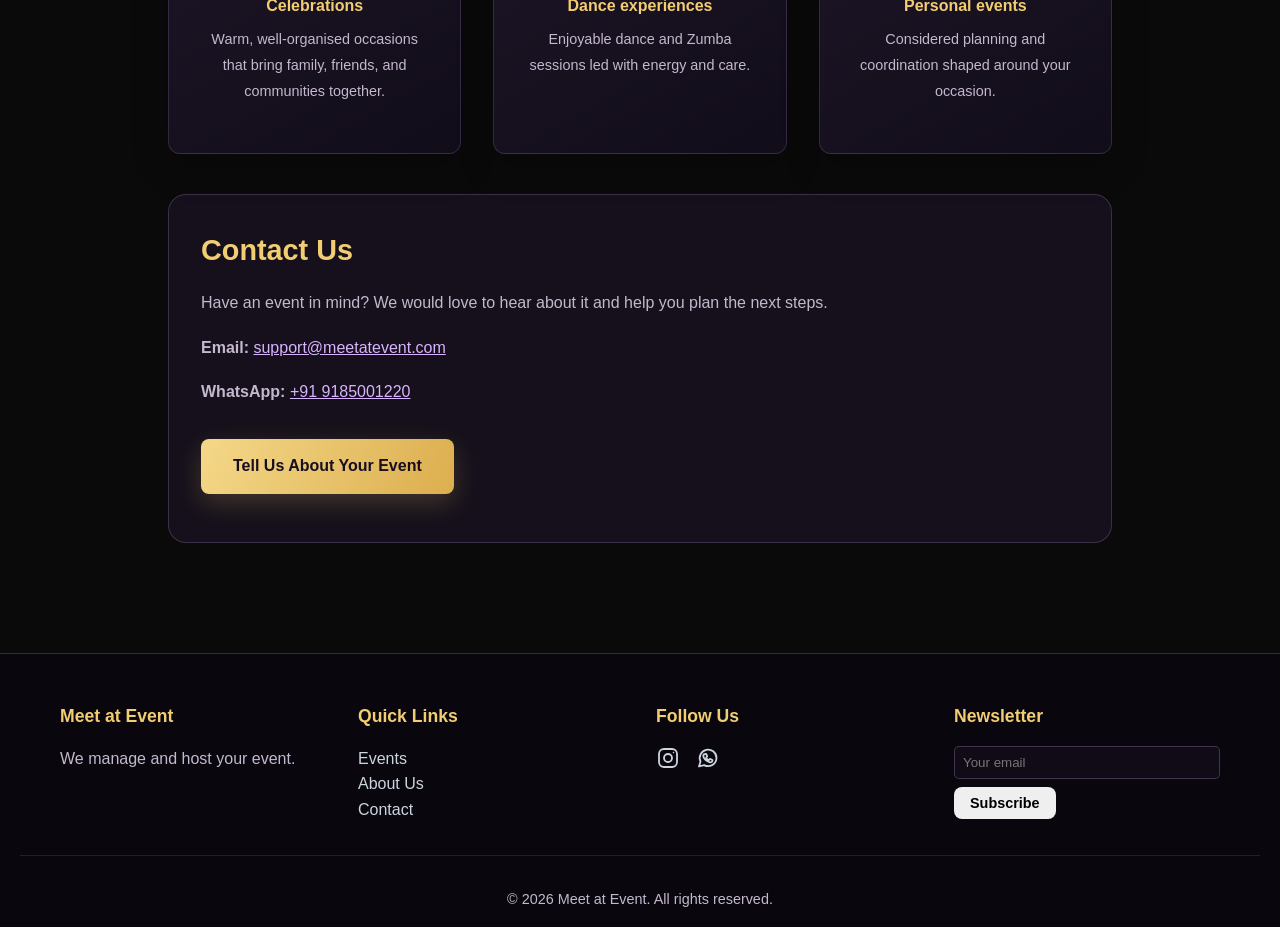
==== commit 5010739f: "new changes" ====
--- a/pages/aboutus.html
+++ b/pages/aboutus.html
@@ -140,9 +140,12 @@
             <div class="footer-section">
                 <h4>Follow Us</h4>
                 <div class="social-links">
-                    <a href="#">Facebook</a>
-                    <a href="#">Twitter</a>
-                    <a href="#">Instagram</a>
+                    <a class="footer-social-link" href="https://www.instagram.com/meetatevent/" target="_blank" rel="noopener noreferrer" aria-label="Follow Meet at Event on Instagram" title="Instagram">
+                        <svg viewBox="0 0 24 24" aria-hidden="true"><rect x="3" y="3" width="18" height="18" rx="5"></rect><circle cx="12" cy="12" r="4"></circle><circle cx="17.5" cy="6.5" r="0.75" fill="currentColor" stroke="none"></circle></svg>
+                    </a>
+                    <a class="footer-social-link" href="https://wa.me/919185001220" target="_blank" rel="noopener noreferrer" aria-label="Contact Meet at Event on WhatsApp" title="WhatsApp">
+                        <svg viewBox="0 0 24 24" aria-hidden="true"><path d="M20.5 11.7a8.4 8.4 0 0 1-12.4 7.4L3 20.5l1.5-4.9a8.4 8.4 0 1 1 16-3.9Z"></path><path d="M8.6 8.3c.2-.5.4-.5.7-.5h.5c.2 0 .4 0 .5.4l.8 1.8c.1.3.1.5-.1.7l-.6.7c-.2.2-.2.4-.1.6.5.9 1.2 1.6 2.1 2.1.2.1.4.1.6-.1l.7-.8c.2-.2.4-.3.7-.2l1.7.8c.3.1.4.3.4.5 0 .3-.2 1.2-.8 1.6-.5.4-1.1.6-1.8.4-.7-.2-1.6-.5-2.7-1.2a10 10 0 0 1-2.7-2.4c-.7-.9-1.1-1.8-1.2-2.5-.1-.7.2-1.4.5-1.9Z"></path></svg>
+                    </a>
                 </div>
             </div>
             <div class="footer-section">
--- a/css/styles.css
+++ b/css/styles.css
@@ -409,7 +409,24 @@
 
 .social-links {
     display: flex;
+    align-items: center;
     gap: 1rem;
+}
+
+.footer-social-link {
+    display: inline-flex;
+    align-items: center;
+    justify-content: center;
+}
+
+.footer-social-link svg {
+    width: 1.5rem;
+    height: 1.5rem;
+    fill: none;
+    stroke: currentColor;
+    stroke-width: 1.8;
+    stroke-linecap: round;
+    stroke-linejoin: round;
 }
 
 .email-input {
@@ -526,6 +543,12 @@
     display: block;
 }
 
+.event-poster {
+    height: 320px;
+    object-fit: contain;
+    background: #14111a;
+}
+
 .event-content {
     padding: 1.5rem;
 }
@@ -552,10 +575,22 @@
     color: white;
     padding: 0.6rem 1.2rem;
     border-radius: 5px;
+    border: 0;
     text-decoration: none;
     font-size: 0.9rem;
+    font-family: inherit;
     display: inline-block;
     transition: all 0.3s ease;
+}
+
+.btn-event:disabled {
+    cursor: not-allowed;
+    opacity: 0.65;
+}
+
+.btn-event:disabled:hover {
+    transform: none;
+    box-shadow: none;
 }
 
 .btn-event:hover {
